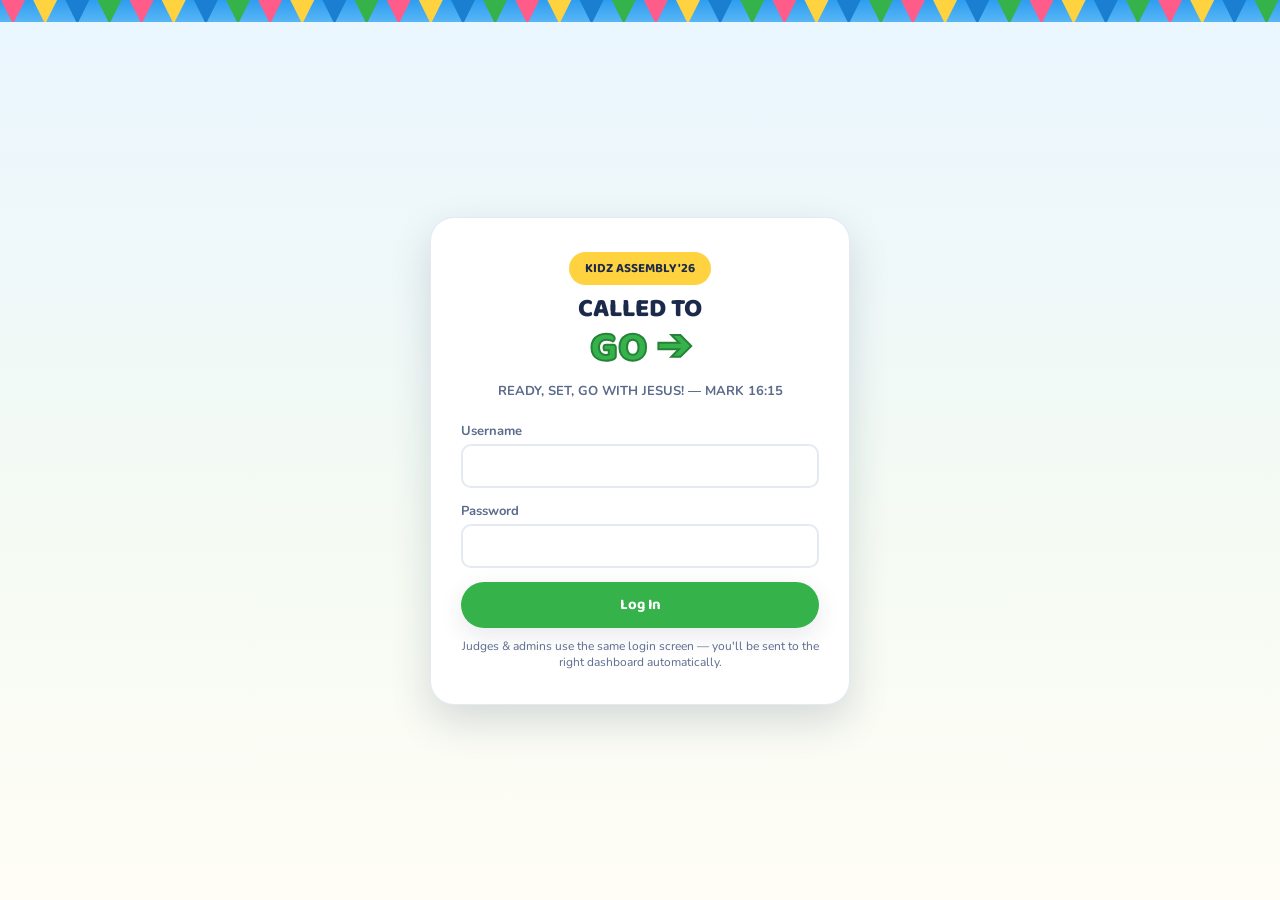
==== index.html @ 73f7fbe4 "scoresheet" ====
<!DOCTYPE html>
<html lang="en">
<head>
<meta charset="UTF-8">
<meta name="viewport" content="width=device-width, initial-scale=1.0">
<title>KIDZ Assembly '26 — Judge Login</title>
<link rel="stylesheet" href="css/style.css">
</head>
<body>
<div class="bunting" id="bunting"></div>

<div class="login-wrap">
  <div class="login-card">
    <div class="ribbon-badge gold">KIDZ ASSEMBLY '26</div>
    <h1 class="display">CALLED TO<br><span class="go">GO ➔</span></h1>
    <div class="verse">READY, SET, GO WITH JESUS! — MARK 16:15</div>

    <form id="loginForm">
      <div class="field" style="text-align:left">
        <label for="username">Username</label>
        <input id="username" autocomplete="username" required>
      </div>
      <div class="field" style="text-align:left">
        <label for="password">Password</label>
        <input id="password" type="password" autocomplete="current-password" required>
      </div>
      <div id="msg"></div>
      <button type="submit" class="btn-primary btn-block" id="loginBtn">Log In</button>
    </form>
    <div class="role-note">Judges &amp; admins use the same login screen — you'll be sent to the right dashboard automatically.</div>
  </div>
</div>

<script src="js/api.js"></script>
<script>
  // paint bunting flags
  const bunting = document.getElementById('bunting');
  for (let i = 0; i < 40; i++) bunting.appendChild(document.createElement('span'));

  // if already logged in, skip straight to dashboard
  if (Session.isLoggedIn()) {
    window.location.href = Session.role === 'admin' ? 'admin.html' : 'judge.html';
  }

  document.getElementById('loginForm').addEventListener('submit', async (e) => {
    e.preventDefault();
    const btn = document.getElementById('loginBtn');
    const msg = document.getElementById('msg');
    msg.innerHTML = '';
    btn.disabled = true;
    btn.innerHTML = '<span class="spinner"></span> Logging in…';
    try {
      const username = document.getElementById('username').value.trim();
      const password = document.getElementById('password').value;
      const data = await apiCall('login', { username, password });
      if (!data.ok) {
        msg.innerHTML = `<div class="error-msg">${escapeHtml(data.error || 'Login failed.')}</div>`;
      } else {
        Session.save(data);
        window.location.href = data.role === 'admin' ? 'admin.html' : 'judge.html';
      }
    } catch (err) {
      msg.innerHTML = `<div class="error-msg">${escapeHtml(err.message)}</div>`;
    } finally {
      btn.disabled = false;
      btn.textContent = 'Log In';
    }
  });
</script>
</body>
</html>
---- css/style.css ----
/* ===========================================================
   KIDZ ASSEMBLY '26 — Scoring System
   Design tokens: bright sky/grass/sun/berry palette, rounded
   playful display type (Baloo 2) over a friendly body face
   (Nunito). Signature element: pennant bunting + ribbon badges,
   echoing the assembly poster.
   =========================================================== */

@import url('https://fonts.googleapis.com/css2?family=Baloo+2:wght@500;700;800&family=Nunito:wght@400;600;700;800&display=swap');

:root {
  --sky: #2E9DF0;
  --sky-deep: #1B7FD1;
  --grass: #35B24A;
  --grass-deep: #268238;
  --sun: #FFD23F;
  --berry: #FF5C8A;
  --navy: #1B2A4A;
  --cream: #FFFDF6;
  --paper: #FFFFFF;
  --line: #E4E9F2;
  --ink-soft: #5B6B8C;
  --danger: #E0433B;
  --radius: 18px;
  --radius-sm: 10px;
  --shadow: 0 8px 24px rgba(27, 42, 74, 0.10);
  --shadow-lg: 0 16px 40px rgba(27, 42, 74, 0.16);
}

* { box-sizing: border-box; }

html, body {
  margin: 0;
  padding: 0;
  min-height: 100%;
  background: linear-gradient(180deg, #EAF6FF 0%, #F5FBF3 60%, #FFFDF6 100%);
  color: var(--navy);
  font-family: 'Nunito', sans-serif;
}

h1, h2, h3, h4, .display {
  font-family: 'Baloo 2', sans-serif;
  font-weight: 800;
  color: var(--navy);
  margin: 0 0 6px;
}

a { color: var(--sky-deep); }

button, .btn {
  font-family: 'Baloo 2', sans-serif;
  font-weight: 700;
  font-size: 15px;
  border: none;
  border-radius: 999px;
  padding: 11px 22px;
  cursor: pointer;
  transition: transform .12s ease, box-shadow .12s ease, filter .12s ease;
  box-shadow: var(--shadow);
}
button:active, .btn:active { transform: translateY(1px) scale(0.99); }
button:disabled { opacity: .5; cursor: not-allowed; box-shadow: none; }

.btn-primary { background: var(--grass); color: #fff; }
.btn-primary:hover:not(:disabled) { filter: brightness(1.06); }
.btn-secondary { background: var(--sky); color: #fff; }
.btn-secondary:hover:not(:disabled) { filter: brightness(1.06); }
.btn-outline { background: #fff; color: var(--navy); border: 2px solid var(--line); box-shadow: none; }
.btn-outline:hover:not(:disabled) { border-color: var(--sky); }
.btn-danger { background: var(--berry); color: #fff; }
.btn-lock { background: var(--navy); color: var(--sun); }
.btn-sm { padding: 7px 14px; font-size: 13px; }
.btn-block { width: 100%; }

input, select, textarea {
  font-family: 'Nunito', sans-serif;
  font-size: 15px;
  padding: 10px 14px;
  border: 2px solid var(--line);
  border-radius: var(--radius-sm);
  outline: none;
  width: 100%;
  background: #fff;
  color: var(--navy);
}
input:focus, select:focus, textarea:focus { border-color: var(--sky); }
label { font-weight: 700; font-size: 13px; color: var(--ink-soft); display: block; margin-bottom: 4px; }
.field { margin-bottom: 14px; }

/* ---------- Bunting header ---------- */
.bunting {
  height: 22px;
  display: flex;
  justify-content: space-between;
  overflow: hidden;
  background: linear-gradient(180deg, var(--sky) 0%, #58B6F5 100%);
}
.bunting span {
  width: 26px; height: 26px;
  clip-path: polygon(0 0, 100% 0, 50% 100%);
  margin-top: -2px;
}
.bunting span:nth-child(4n+1) { background: var(--berry); }
.bunting span:nth-child(4n+2) { background: var(--sun); }
.bunting span:nth-child(4n+3) { background: var(--sky-deep); }
.bunting span:nth-child(4n+4) { background: var(--grass); }

.topbar {
  background: var(--navy);
  color: #fff;
  padding: 14px 22px;
  display: flex;
  align-items: center;
  justify-content: space-between;
  flex-wrap: wrap;
  gap: 10px;
}
.topbar .brand { display: flex; align-items: center; gap: 10px; }
.topbar .brand .logo-badge {
  width: 36px; height: 36px; border-radius: 50%;
  background: var(--grass);
  display: flex; align-items: center; justify-content: center;
  font-size: 18px;
}
.topbar .brand-text { font-family: 'Baloo 2', sans-serif; }
.topbar .brand-text b { color: var(--sun); }
.topbar .who { font-size: 13px; opacity: .85; }
.topbar .actions { display: flex; gap: 8px; align-items: center; }

.page { max-width: 1080px; margin: 0 auto; padding: 26px 18px 60px; }

.card {
  background: var(--paper);
  border-radius: var(--radius);
  box-shadow: var(--shadow);
  padding: 22px;
  margin-bottom: 18px;
  border: 1px solid var(--line);
}

.ribbon-badge {
  display: inline-block;
  background: var(--navy);
  color: #fff;
  font-family: 'Baloo 2', sans-serif;
  font-weight: 700;
  font-size: 13px;
  padding: 6px 16px;
  border-radius: 999px;
  margin-bottom: 10px;
}
.ribbon-badge.green { background: var(--grass); }
.ribbon-badge.pink { background: var(--berry); }
.ribbon-badge.blue { background: var(--sky); }
.ribbon-badge.gold { background: var(--sun); color: var(--navy); }

/* ---------- Login screen ---------- */
.login-wrap {
  min-height: calc(100vh - 22px);
  display: flex;
  align-items: center;
  justify-content: center;
  padding: 30px 16px;
}
.login-card {
  width: 100%;
  max-width: 420px;
  background: #fff;
  border-radius: 24px;
  box-shadow: var(--shadow-lg);
  padding: 34px 30px;
  text-align: center;
  border: 1px solid var(--line);
}
.login-card .display { font-size: 26px; line-height: 1.15; }
.login-card .go {
  color: var(--grass);
  font-size: 42px;
  display: block;
  -webkit-text-stroke: 2px var(--grass-deep);
}
.login-card .verse { color: var(--ink-soft); font-size: 13px; font-weight: 700; margin: 8px 0 22px; }
.login-card .tabs { display: flex; gap: 8px; margin-bottom: 18px; justify-content: center; }
.role-note { font-size: 12px; color: var(--ink-soft); margin-top: 10px; }
.error-msg { background: #FFECEC; color: var(--danger); border-radius: var(--radius-sm); padding: 10px 12px; font-weight: 700; font-size: 13px; margin: 10px 0; }
.success-msg { background: #E9F9EC; color: var(--grass-deep); border-radius: var(--radius-sm); padding: 10px 12px; font-weight: 700; font-size: 13px; margin: 10px 0; }

/* ---------- Tabs ---------- */
.tabbar { display: flex; gap: 8px; flex-wrap: wrap; margin-bottom: 18px; }
.tabbar button {
  background: #fff; color: var(--navy); border: 2px solid var(--line);
  box-shadow: none; padding: 9px 18px; font-size: 14px;
}
.tabbar button.active { background: var(--sky); border-color: var(--sky); color: #fff; }

.cat-tabs { display: flex; gap: 8px; flex-wrap: wrap; margin-bottom: 18px; }
.cat-tabs button {
  background: #fff; border: 2px solid var(--line); color: var(--navy);
  box-shadow: none; padding: 10px 18px; font-size: 14px;
}
.cat-tabs button.active { background: var(--grass); border-color: var(--grass); color: #fff; }
.cat-tabs .lock-pill { font-size: 10px; background: var(--berry); color: #fff; border-radius: 999px; padding: 1px 7px; margin-left: 6px; }

/* ---------- Tables ---------- */
table { width: 100%; border-collapse: collapse; font-size: 14px; }
th, td { padding: 10px 12px; text-align: left; border-bottom: 1px solid var(--line); }
th { font-family: 'Baloo 2', sans-serif; color: var(--navy); background: #F3F7FF; font-size: 12.5px; text-transform: uppercase; letter-spacing: .03em; }
tr:hover td { background: #FAFCFF; }
.table-wrap { overflow-x: auto; }
.score-input { width: 80px; padding: 7px 8px; text-align: center; }

.contestant-name { font-weight: 800; }
.church-name { color: var(--ink-soft); font-size: 12.5px; }

.pill { display: inline-block; padding: 3px 12px; border-radius: 999px; font-size: 11.5px; font-weight: 800; }
.pill.locked { background: #1B2A4A; color: var(--sun); }
.pill.open { background: #E9F9EC; color: var(--grass-deep); }
.pill.released { background: var(--sun); color: var(--navy); }

.empty-state { text-align: center; padding: 40px 20px; color: var(--ink-soft); }
.empty-state .big-emoji { font-size: 40px; display: block; margin-bottom: 10px; }

.grid-2 { display: grid; grid-template-columns: 1fr 1fr; gap: 14px; }
.grid-3 { display: grid; grid-template-columns: repeat(3, 1fr); gap: 14px; }
@media (max-width: 720px) { .grid-2, .grid-3 { grid-template-columns: 1fr; } }

.toolbar { display: flex; justify-content: space-between; align-items: center; flex-wrap: wrap; gap: 10px; margin-bottom: 16px; }

.spinner { display: inline-block; width: 16px; height: 16px; border: 3px solid rgba(255,255,255,.4); border-top-color: #fff; border-radius: 50%; animation: spin 0.7s linear infinite; }
@keyframes spin { to { transform: rotate(360deg); } }

/* ---------- Results / podium ---------- */
#resultsCapture { background: linear-gradient(180deg, #EAF6FF 0%, #FFFDF6 100%); padding: 26px; border-radius: 20px; }
.result-header { text-align: center; margin-bottom: 22px; }
.result-header .cat-name { font-size: 24px; }
.rank-row {
  display: flex; align-items: center; gap: 14px;
  background: #fff; border-radius: 16px; padding: 14px 18px; margin-bottom: 10px;
  border: 2px solid var(--line);
}
.rank-row.gold { border-color: var(--sun); background: #FFFBEA; }
.rank-row.silver { border-color: #C9D3E0; background: #F7F9FC; }
.rank-row.bronze { border-color: #E7B98A; background: #FFF5EC; }
.rank-medal { font-size: 26px; width: 42px; text-align: center; }
.rank-info { flex: 1; }
.rank-title { font-family: 'Baloo 2', sans-serif; font-weight: 800; font-size: 13px; color: var(--berry); }
.rank-name { font-size: 17px; font-weight: 800; }
.rank-church { font-size: 12.5px; color: var(--ink-soft); }
.rank-score { font-family: 'Baloo 2', sans-serif; font-size: 20px; font-weight: 800; color: var(--navy); }

.footer-note { text-align: center; color: var(--ink-soft); font-size: 12px; margin-top: 26px; }

.hidden { display: none !important; }

.judge-anon-row td { font-weight: 700; }
.judge-summary-total { font-weight: 800; color: var(--sky-deep); }
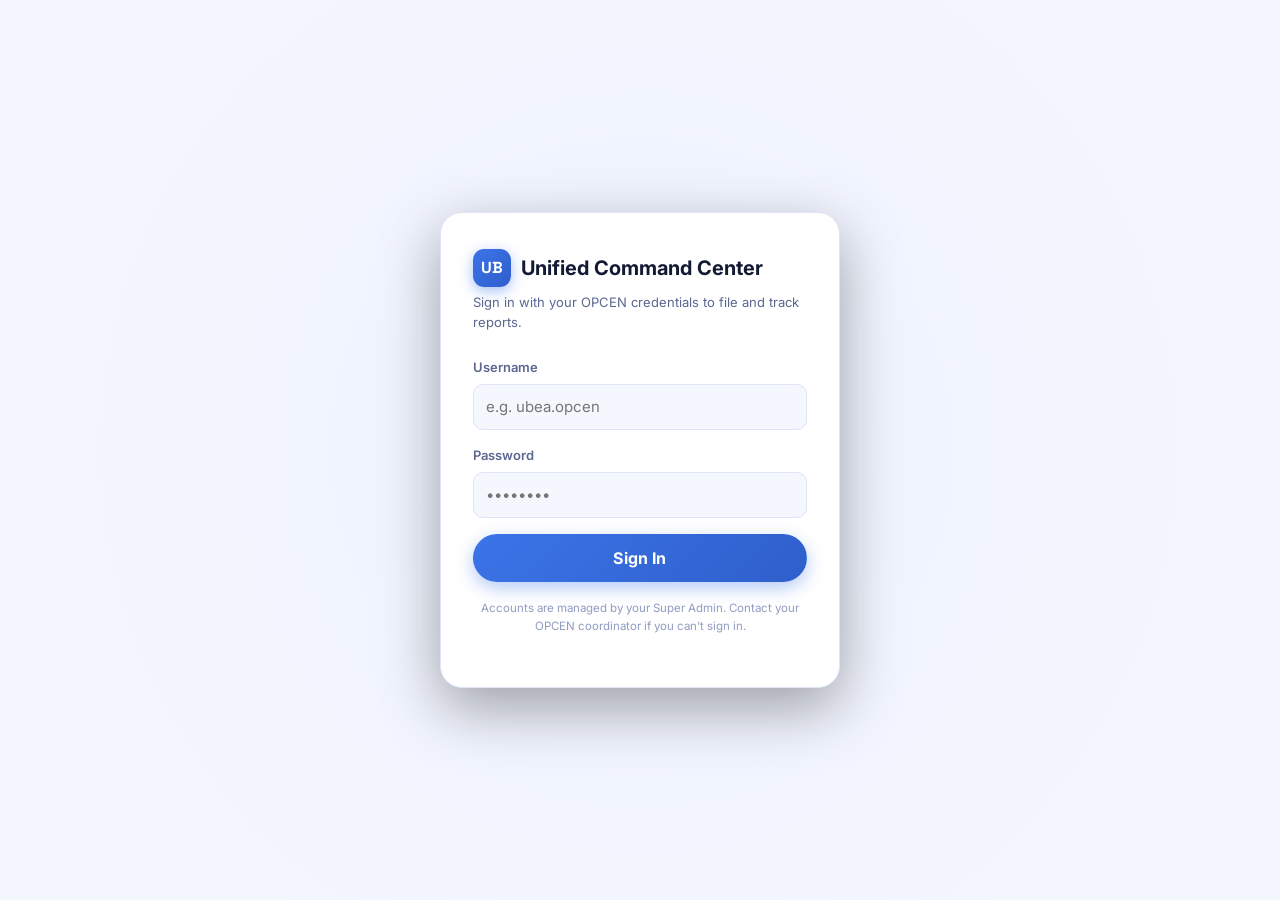
==== commit 3c1fae22: "reuploading older version" ====
--- a/index.html
+++ b/index.html
@@ -1,71 +1,48 @@
 <!DOCTYPE html>
 <html lang="en">
 <head>
-<meta charset="UTF-8">
-<meta name="viewport" content="width=device-width, initial-scale=1.0">
-<title>KIDZ Assembly '26 — Judge Login</title>
-<link rel="stylesheet" href="css/style.css">
+<meta charset="UTF-8" />
+<meta name="viewport" content="width=device-width, initial-scale=1.0" />
+<title>Sign In — Unified Command Center</title>
+<link href="https://cdn.jsdelivr.net/npm/bootstrap@5.3.3/dist/css/bootstrap.min.css" rel="stylesheet">
+<link rel="stylesheet" href="css/style.css" />
 </head>
 <body>
-<div class="bunting" id="bunting"></div>
+  <div class="radar-bg" aria-hidden="true"></div>
+  <div class="login-wrap">
+    <div class="login-card">
+      <div class="login-brand">
+        <div class="brand-mark">UB</div>
+        <div>
+          <p class="login-title" style="margin:0;">Unified Command Center</p>
+        </div>
+      </div>
+      <p class="login-sub">Sign in with your OPCEN credentials to file and track reports.</p>
 
-<div class="login-wrap">
-  <div class="login-card">
-    <div class="ribbon-badge gold">KIDZ ASSEMBLY '26</div>
-    <h1 class="display">CALLED TO<br><span class="go">GO ➔</span></h1>
-    <div class="verse">READY, SET, GO WITH JESUS! — MARK 16:15</div>
+      <div class="login-error hidden" id="loginError"></div>
 
-    <form id="loginForm">
-      <div class="field" style="text-align:left">
-        <label for="username">Username</label>
-        <input id="username" autocomplete="username" required>
-      </div>
-      <div class="field" style="text-align:left">
-        <label for="password">Password</label>
-        <input id="password" type="password" autocomplete="current-password" required>
-      </div>
-      <div id="msg"></div>
-      <button type="submit" class="btn-primary btn-block" id="loginBtn">Log In</button>
-    </form>
-    <div class="role-note">Judges &amp; admins use the same login screen — you'll be sent to the right dashboard automatically.</div>
+      <form id="loginForm" autocomplete="off">
+        <div class="field">
+          <label for="username">Username</label>
+          <input type="text" id="username" name="username" required placeholder="e.g. ubea.opcen" />
+        </div>
+        <div class="field">
+          <label for="password">Password</label>
+          <input type="password" id="password" name="password" required placeholder="••••••••" />
+        </div>
+        <button type="submit" class="btn btn-primary">Sign In</button>
+      </form>
+
+      <p class="text-faint" style="font-size:11.5px;margin-top:18px;text-align:center;">
+        Accounts are managed by your Super Admin. Contact your OPCEN coordinator if you can't sign in.
+      </p>
+    </div>
   </div>
-</div>
 
-<script src="js/api.js"></script>
-<script>
-  // paint bunting flags
-  const bunting = document.getElementById('bunting');
-  for (let i = 0; i < 40; i++) bunting.appendChild(document.createElement('span'));
-
-  // if already logged in, skip straight to dashboard
-  if (Session.isLoggedIn()) {
-    window.location.href = Session.role === 'admin' ? 'admin.html' : 'judge.html';
-  }
-
-  document.getElementById('loginForm').addEventListener('submit', async (e) => {
-    e.preventDefault();
-    const btn = document.getElementById('loginBtn');
-    const msg = document.getElementById('msg');
-    msg.innerHTML = '';
-    btn.disabled = true;
-    btn.innerHTML = '<span class="spinner"></span> Logging in…';
-    try {
-      const username = document.getElementById('username').value.trim();
-      const password = document.getElementById('password').value;
-      const data = await apiCall('login', { username, password });
-      if (!data.ok) {
-        msg.innerHTML = `<div class="error-msg">${escapeHtml(data.error || 'Login failed.')}</div>`;
-      } else {
-        Session.save(data);
-        window.location.href = data.role === 'admin' ? 'admin.html' : 'judge.html';
-      }
-    } catch (err) {
-      msg.innerHTML = `<div class="error-msg">${escapeHtml(err.message)}</div>`;
-    } finally {
-      btn.disabled = false;
-      btn.textContent = 'Log In';
-    }
-  });
-</script>
+  <script src="https://cdn.jsdelivr.net/npm/bootstrap@5.3.3/dist/js/bootstrap.bundle.min.js"></script>
+  <script src="js/config.js"></script>
+  <script src="js/api.js"></script>
+  <script src="js/auth.js"></script>
+  <script src="js/theme.js"></script>
 </body>
 </html>
--- a/css/style.css
+++ b/css/style.css
@@ -1,256 +1,628 @@
-/* ===========================================================
-   KIDZ ASSEMBLY '26 — Scoring System
-   Design tokens: bright sky/grass/sun/berry palette, rounded
-   playful display type (Baloo 2) over a friendly body face
-   (Nunito). Signature element: pennant bunting + ribbon badges,
-   echoing the assembly poster.
-   =========================================================== */
-
-@import url('https://fonts.googleapis.com/css2?family=Baloo+2:wght@500;700;800&family=Nunito:wght@400;600;700;800&display=swap');
-
-:root {
-  --sky: #2E9DF0;
-  --sky-deep: #1B7FD1;
-  --grass: #35B24A;
-  --grass-deep: #268238;
-  --sun: #FFD23F;
-  --berry: #FF5C8A;
-  --navy: #1B2A4A;
-  --cream: #FFFDF6;
-  --paper: #FFFFFF;
-  --line: #E4E9F2;
-  --ink-soft: #5B6B8C;
-  --danger: #E0433B;
-  --radius: 18px;
-  --radius-sm: 10px;
-  --shadow: 0 8px 24px rgba(27, 42, 74, 0.10);
-  --shadow-lg: 0 16px 40px rgba(27, 42, 74, 0.16);
-}
-
-* { box-sizing: border-box; }
-
-html, body {
-  margin: 0;
-  padding: 0;
-  min-height: 100%;
-  background: linear-gradient(180deg, #EAF6FF 0%, #F5FBF3 60%, #FFFDF6 100%);
-  color: var(--navy);
-  font-family: 'Nunito', sans-serif;
-}
-
-h1, h2, h3, h4, .display {
-  font-family: 'Baloo 2', sans-serif;
-  font-weight: 800;
-  color: var(--navy);
-  margin: 0 0 6px;
-}
-
-a { color: var(--sky-deep); }
-
-button, .btn {
-  font-family: 'Baloo 2', sans-serif;
-  font-weight: 700;
-  font-size: 15px;
-  border: none;
-  border-radius: 999px;
-  padding: 11px 22px;
-  cursor: pointer;
-  transition: transform .12s ease, box-shadow .12s ease, filter .12s ease;
-  box-shadow: var(--shadow);
-}
-button:active, .btn:active { transform: translateY(1px) scale(0.99); }
-button:disabled { opacity: .5; cursor: not-allowed; box-shadow: none; }
-
-.btn-primary { background: var(--grass); color: #fff; }
-.btn-primary:hover:not(:disabled) { filter: brightness(1.06); }
-.btn-secondary { background: var(--sky); color: #fff; }
-.btn-secondary:hover:not(:disabled) { filter: brightness(1.06); }
-.btn-outline { background: #fff; color: var(--navy); border: 2px solid var(--line); box-shadow: none; }
-.btn-outline:hover:not(:disabled) { border-color: var(--sky); }
-.btn-danger { background: var(--berry); color: #fff; }
-.btn-lock { background: var(--navy); color: var(--sun); }
-.btn-sm { padding: 7px 14px; font-size: 13px; }
-.btn-block { width: 100%; }
-
-input, select, textarea {
-  font-family: 'Nunito', sans-serif;
-  font-size: 15px;
-  padding: 10px 14px;
-  border: 2px solid var(--line);
-  border-radius: var(--radius-sm);
-  outline: none;
-  width: 100%;
-  background: #fff;
-  color: var(--navy);
-}
-input:focus, select:focus, textarea:focus { border-color: var(--sky); }
-label { font-weight: 700; font-size: 13px; color: var(--ink-soft); display: block; margin-bottom: 4px; }
-.field { margin-bottom: 14px; }
-
-/* ---------- Bunting header ---------- */
-.bunting {
-  height: 22px;
-  display: flex;
-  justify-content: space-between;
-  overflow: hidden;
-  background: linear-gradient(180deg, var(--sky) 0%, #58B6F5 100%);
-}
-.bunting span {
-  width: 26px; height: 26px;
-  clip-path: polygon(0 0, 100% 0, 50% 100%);
-  margin-top: -2px;
-}
-.bunting span:nth-child(4n+1) { background: var(--berry); }
-.bunting span:nth-child(4n+2) { background: var(--sun); }
-.bunting span:nth-child(4n+3) { background: var(--sky-deep); }
-.bunting span:nth-child(4n+4) { background: var(--grass); }
-
-.topbar {
-  background: var(--navy);
-  color: #fff;
-  padding: 14px 22px;
-  display: flex;
-  align-items: center;
-  justify-content: space-between;
-  flex-wrap: wrap;
-  gap: 10px;
-}
-.topbar .brand { display: flex; align-items: center; gap: 10px; }
-.topbar .brand .logo-badge {
-  width: 36px; height: 36px; border-radius: 50%;
-  background: var(--grass);
-  display: flex; align-items: center; justify-content: center;
-  font-size: 18px;
-}
-.topbar .brand-text { font-family: 'Baloo 2', sans-serif; }
-.topbar .brand-text b { color: var(--sun); }
-.topbar .who { font-size: 13px; opacity: .85; }
-.topbar .actions { display: flex; gap: 8px; align-items: center; }
-
-.page { max-width: 1080px; margin: 0 auto; padding: 26px 18px 60px; }
-
-.card {
-  background: var(--paper);
-  border-radius: var(--radius);
-  box-shadow: var(--shadow);
-  padding: 22px;
-  margin-bottom: 18px;
-  border: 1px solid var(--line);
-}
-
-.ribbon-badge {
-  display: inline-block;
-  background: var(--navy);
-  color: #fff;
-  font-family: 'Baloo 2', sans-serif;
-  font-weight: 700;
-  font-size: 13px;
-  padding: 6px 16px;
-  border-radius: 999px;
-  margin-bottom: 10px;
-}
-.ribbon-badge.green { background: var(--grass); }
-.ribbon-badge.pink { background: var(--berry); }
-.ribbon-badge.blue { background: var(--sky); }
-.ribbon-badge.gold { background: var(--sun); color: var(--navy); }
-
-/* ---------- Login screen ---------- */
-.login-wrap {
-  min-height: calc(100vh - 22px);
-  display: flex;
-  align-items: center;
-  justify-content: center;
-  padding: 30px 16px;
-}
-.login-card {
-  width: 100%;
-  max-width: 420px;
-  background: #fff;
-  border-radius: 24px;
-  box-shadow: var(--shadow-lg);
-  padding: 34px 30px;
-  text-align: center;
-  border: 1px solid var(--line);
-}
-.login-card .display { font-size: 26px; line-height: 1.15; }
-.login-card .go {
-  color: var(--grass);
-  font-size: 42px;
-  display: block;
-  -webkit-text-stroke: 2px var(--grass-deep);
-}
-.login-card .verse { color: var(--ink-soft); font-size: 13px; font-weight: 700; margin: 8px 0 22px; }
-.login-card .tabs { display: flex; gap: 8px; margin-bottom: 18px; justify-content: center; }
-.role-note { font-size: 12px; color: var(--ink-soft); margin-top: 10px; }
-.error-msg { background: #FFECEC; color: var(--danger); border-radius: var(--radius-sm); padding: 10px 12px; font-weight: 700; font-size: 13px; margin: 10px 0; }
-.success-msg { background: #E9F9EC; color: var(--grass-deep); border-radius: var(--radius-sm); padding: 10px 12px; font-weight: 700; font-size: 13px; margin: 10px 0; }
-
-/* ---------- Tabs ---------- */
-.tabbar { display: flex; gap: 8px; flex-wrap: wrap; margin-bottom: 18px; }
-.tabbar button {
-  background: #fff; color: var(--navy); border: 2px solid var(--line);
-  box-shadow: none; padding: 9px 18px; font-size: 14px;
-}
-.tabbar button.active { background: var(--sky); border-color: var(--sky); color: #fff; }
-
-.cat-tabs { display: flex; gap: 8px; flex-wrap: wrap; margin-bottom: 18px; }
-.cat-tabs button {
-  background: #fff; border: 2px solid var(--line); color: var(--navy);
-  box-shadow: none; padding: 10px 18px; font-size: 14px;
-}
-.cat-tabs button.active { background: var(--grass); border-color: var(--grass); color: #fff; }
-.cat-tabs .lock-pill { font-size: 10px; background: var(--berry); color: #fff; border-radius: 999px; padding: 1px 7px; margin-left: 6px; }
-
-/* ---------- Tables ---------- */
-table { width: 100%; border-collapse: collapse; font-size: 14px; }
-th, td { padding: 10px 12px; text-align: left; border-bottom: 1px solid var(--line); }
-th { font-family: 'Baloo 2', sans-serif; color: var(--navy); background: #F3F7FF; font-size: 12.5px; text-transform: uppercase; letter-spacing: .03em; }
-tr:hover td { background: #FAFCFF; }
-.table-wrap { overflow-x: auto; }
-.score-input { width: 80px; padding: 7px 8px; text-align: center; }
-
-.contestant-name { font-weight: 800; }
-.church-name { color: var(--ink-soft); font-size: 12.5px; }
-
-.pill { display: inline-block; padding: 3px 12px; border-radius: 999px; font-size: 11.5px; font-weight: 800; }
-.pill.locked { background: #1B2A4A; color: var(--sun); }
-.pill.open { background: #E9F9EC; color: var(--grass-deep); }
-.pill.released { background: var(--sun); color: var(--navy); }
-
-.empty-state { text-align: center; padding: 40px 20px; color: var(--ink-soft); }
-.empty-state .big-emoji { font-size: 40px; display: block; margin-bottom: 10px; }
-
-.grid-2 { display: grid; grid-template-columns: 1fr 1fr; gap: 14px; }
-.grid-3 { display: grid; grid-template-columns: repeat(3, 1fr); gap: 14px; }
-@media (max-width: 720px) { .grid-2, .grid-3 { grid-template-columns: 1fr; } }
-
-.toolbar { display: flex; justify-content: space-between; align-items: center; flex-wrap: wrap; gap: 10px; margin-bottom: 16px; }
-
-.spinner { display: inline-block; width: 16px; height: 16px; border: 3px solid rgba(255,255,255,.4); border-top-color: #fff; border-radius: 50%; animation: spin 0.7s linear infinite; }
-@keyframes spin { to { transform: rotate(360deg); } }
-
-/* ---------- Results / podium ---------- */
-#resultsCapture { background: linear-gradient(180deg, #EAF6FF 0%, #FFFDF6 100%); padding: 26px; border-radius: 20px; }
-.result-header { text-align: center; margin-bottom: 22px; }
-.result-header .cat-name { font-size: 24px; }
-.rank-row {
-  display: flex; align-items: center; gap: 14px;
-  background: #fff; border-radius: 16px; padding: 14px 18px; margin-bottom: 10px;
-  border: 2px solid var(--line);
-}
-.rank-row.gold { border-color: var(--sun); background: #FFFBEA; }
-.rank-row.silver { border-color: #C9D3E0; background: #F7F9FC; }
-.rank-row.bronze { border-color: #E7B98A; background: #FFF5EC; }
-.rank-medal { font-size: 26px; width: 42px; text-align: center; }
-.rank-info { flex: 1; }
-.rank-title { font-family: 'Baloo 2', sans-serif; font-weight: 800; font-size: 13px; color: var(--berry); }
-.rank-name { font-size: 17px; font-weight: 800; }
-.rank-church { font-size: 12.5px; color: var(--ink-soft); }
-.rank-score { font-family: 'Baloo 2', sans-serif; font-size: 20px; font-weight: 800; color: var(--navy); }
-
-.footer-note { text-align: center; color: var(--ink-soft); font-size: 12px; margin-top: 26px; }
-
-.hidden { display: none !important; }
-
-.judge-anon-row td { font-weight: 700; }
-.judge-summary-total { font-weight: 800; color: var(--sky-deep); }
+/* ============================================================
+   UBCC — Unified Command Center
+   Design language: operations-console / dispatch-board.
+   Display+UI face: Space Grotesk. Body: Inter. Data/codes: JetBrains Mono.
+   ============================================================ */
+
+@import url('https://fonts.googleapis.com/css2?family=Space+Grotesk:wght@500;600;700&family=Inter:wght@400;500;600;700&family=JetBrains+Mono:wght@500;600&display=swap');
+
+:root{
+  --bg-deep:#12182B;
+  --bg-panel:#18213A;
+  --bg-panel-raised:#1F2A47;
+  --bg-input:#141C33;
+  --border:#2A3556;
+  --border-soft:#212B49;
+  --text-primary:#EEF2FC;
+  --text-muted:#9FADD1;
+  --text-faint:#6B78A0;
+  --accent:#4C8DFF;
+  --accent-strong:#3B74E8;
+  --accent-dim:#1B2C52;
+  --accent-contrast:#FFFFFF;
+  --accent2:#FF8B6A;
+  --accent2-dim:#3A2418;
+  --red:#FF5C72; --red-dim:#3D1A26;
+  --yellow:#FFCB57; --yellow-dim:#3D3011;
+  --blue:#6FB3FF; --blue-dim:#182D4E;
+  --green:#3FE0A0; --green-dim:#0F2E24;
+  --orange:#FFA057; --orange-dim:#3D2712;
+  --radius-sm:10px; --radius-md:16px; --radius-lg:22px; --radius-xl:28px;
+  --shadow:0 10px 30px rgba(6,10,25,.4);
+  --spring:cubic-bezier(.34,1.56,.64,1);
+  --font-display:'Space Grotesk',sans-serif;
+  --font-body:'Inter',sans-serif;
+  --font-mono:'JetBrains Mono',monospace;
+}
+
+/* Bridge our own theme variables into Bootstrap's own CSS variables.
+   Bootstrap 5.3's utility classes (.text-muted, .border, table colors,
+   modal/close-button chrome, etc.) read from --bs-* variables and several
+   of them (like .text-muted) are declared with !important, which silently
+   wins over our own non-!important rules further down this file — that
+   was the cause of dark, barely-visible "black" text in dark mode. Setting
+   the --bs-* variables directly means every Bootstrap component picks up
+   our palette automatically, in both themes, with nothing left to fight. */
+:root{
+  --bs-body-color:var(--text-primary);
+  --bs-body-bg:var(--bg-deep);
+  --bs-secondary-color:var(--text-muted);
+  --bs-tertiary-color:var(--text-faint);
+  --bs-border-color:var(--border);
+  --bs-border-color-translucent:var(--border);
+  --bs-tertiary-bg:var(--bg-panel-raised);
+  --bs-secondary-bg:var(--bg-input);
+  --bs-emphasis-color:var(--text-primary);
+  --bs-link-color:var(--accent);
+  --bs-link-hover-color:var(--accent-strong);
+  --bs-heading-color:var(--text-primary);
+}
+.text-muted{color:var(--text-muted) !important;}
+
+[data-theme="light"]{
+  --bg-deep:#F4F6FE;
+  --bg-panel:#FFFFFF;
+  --bg-panel-raised:#FFFFFF;
+  --bg-input:#F5F7FE;
+  --border:#DFE4F7;
+  --border-soft:#ECEFFB;
+  --text-primary:#131A33;
+  --text-muted:#5C6690;
+  --text-faint:#909BC2;
+  --accent:#3B74E8;
+  --accent-strong:#2F5FCB;
+  --accent-dim:#E9F0FF;
+  --accent-contrast:#FFFFFF;
+  --accent2:#FF7A52;
+  --accent2-dim:#FFEEE6;
+  --red:#E63955; --red-dim:#FDEAEE;
+  --yellow:#D98E00; --yellow-dim:#FFF3DA;
+  --blue:#2E6EE0; --blue-dim:#E9F1FF;
+  --green:#12A876; --green-dim:#E3FAF1;
+  --orange:#E07A2C; --orange-dim:#FFF0E2;
+  --shadow:0 12px 30px rgba(30,40,80,.1);
+}
+
+*{box-sizing:border-box;}
+html,body{margin:0;padding:0;}
+body{
+  background:
+    radial-gradient(1200px 600px at 90% -10%, color-mix(in srgb, var(--accent) 10%, transparent), transparent 60%),
+    radial-gradient(900px 500px at -10% 110%, color-mix(in srgb, var(--accent2) 8%, transparent), transparent 60%),
+    var(--bg-deep);
+  background-attachment:fixed;
+  color:var(--text-primary);
+  font-family:var(--font-body);
+  min-height:100vh;
+  transition:background .25s ease,color .25s ease;
+  -webkit-font-smoothing:antialiased;
+}
+h1,h2,h3,h4,.font-display{font-family:var(--font-display);letter-spacing:-.01em;}
+.mono{font-family:var(--font-mono);}
+a{color:inherit;text-decoration:none;}
+button{font-family:var(--font-body);cursor:pointer;}
+input,select,textarea,button{font-size:15px;}
+::selection{background:var(--accent);color:var(--accent-contrast);}
+.card,.sidebar,.topbar,.bottom-tabs,.login-card,.icon-btn,.field input,.field select,.field textarea,
+.form-control,.form-select,.township-card,.icon-choice{
+  transition:background .2s ease, border-color .2s ease, color .2s ease, box-shadow .25s var(--spring), transform .2s var(--spring);
+}
+
+/* ---------- Bootstrap component theming ----------
+   Bootstrap handles the grid/layout; these overrides make its form
+   controls, buttons, tables, and modals pick up our dark/light palette
+   instead of Bootstrap's own default (light-only) styling. */
+.form-control,.form-select{
+  background:var(--bg-input);border:1px solid var(--border);color:var(--text-primary);
+  border-radius:var(--radius-sm);
+}
+.form-control:focus,.form-select:focus{
+  background:var(--bg-input);color:var(--text-primary);border-color:var(--accent);
+  box-shadow:0 0 0 .2rem color-mix(in srgb, var(--accent) 25%, transparent);
+}
+.form-control::placeholder{color:var(--text-faint);}
+.form-control:disabled,.form-select:disabled{opacity:.6;}
+.readonly-field{
+  background:var(--bg-panel-raised) !important;border-style:dashed !important;
+  color:var(--text-muted) !important;cursor:not-allowed;opacity:1 !important;
+}
+.form-label{color:var(--text-muted);}
+.table-responsive{width:100%;}
+.btn-primary{background:var(--accent);border-color:var(--accent);color:var(--accent-contrast);}
+.btn-primary:hover,.btn-primary:focus{background:var(--accent-strong);border-color:var(--accent-strong);color:var(--accent-contrast);}
+.btn-outline-secondary{border-color:var(--border);color:var(--text-primary);}
+.btn-outline-secondary:hover{border-color:var(--accent);color:var(--accent);background:var(--accent-dim);}
+
+/* ---------- scaffolding ---------- */
+.hidden{display:none !important;}
+.container{max-width:1180px;margin:0 auto;padding:0 20px;}
+.text-muted{color:var(--text-muted);}
+.text-faint{color:var(--text-faint);}
+
+/* radar-ping background texture used on the login screen */
+.radar-bg{
+  position:fixed;inset:0;z-index:-1;overflow:hidden;background:var(--bg-deep);
+}
+.radar-bg::before{
+  content:"";position:absolute;top:50%;left:50%;width:1400px;height:1400px;
+  transform:translate(-50%,-50%);
+  background:radial-gradient(circle,var(--accent-dim) 0%,transparent 60%);
+  opacity:.6;
+}
+.radar-ring{
+  position:absolute;top:50%;left:50%;border:1px solid var(--border);
+  border-radius:50%;transform:translate(-50%,-50%);
+}
+
+/* ---------- login ---------- */
+.login-wrap{
+  min-height:100vh;display:flex;align-items:center;justify-content:center;padding:24px;
+  animation:fadeUp .4s ease;
+}
+.login-card{
+  width:100%;max-width:400px;background:var(--bg-panel);border:1px solid var(--border);
+  border-radius:var(--radius-lg);padding:36px 32px;box-shadow:0 20px 60px rgba(0,0,0,.35);
+}
+.login-brand{display:flex;align-items:center;gap:10px;margin-bottom:6px;}
+.brand-mark{
+  width:38px;height:38px;border-radius:11px;background:linear-gradient(135deg,var(--accent),var(--accent-strong));
+  display:flex;align-items:center;justify-content:center;color:var(--accent-contrast);
+  font-family:var(--font-display);font-weight:700;flex:none;
+  box-shadow:0 4px 14px color-mix(in srgb, var(--accent) 45%, transparent);
+}
+.login-title{font-size:20px;font-weight:700;margin:0;}
+.login-sub{color:var(--text-muted);font-size:13px;margin:2px 0 26px;}
+.field{margin-bottom:16px;}
+.field label{display:block;font-size:13px;font-weight:600;color:var(--text-muted);margin-bottom:6px;}
+.field input,.field select,.field textarea{
+  width:100%;background:var(--bg-input);border:1px solid var(--border);color:var(--text-primary);
+  border-radius:var(--radius-sm);padding:11px 12px;outline:none;transition:border-color .15s;
+}
+.field input:focus,.field select:focus,.field textarea:focus{border-color:var(--accent);}
+.field textarea{resize:vertical;min-height:80px;font-family:var(--font-body);}
+.btn{
+  border:1px solid transparent;border-radius:999px;padding:11px 20px;font-weight:700;
+  display:inline-flex;align-items:center;justify-content:center;gap:8px;letter-spacing:.01em;
+  transition:transform .18s var(--spring), box-shadow .2s ease, filter .15s ease, border-color .15s ease, background .15s ease, color .15s ease;
+}
+.btn-primary{
+  background:linear-gradient(135deg,var(--accent),var(--accent-strong));
+  color:var(--accent-contrast);width:100%;box-shadow:0 6px 18px color-mix(in srgb, var(--accent) 38%, transparent);
+}
+.btn-primary:hover{filter:brightness(1.07);transform:translateY(-2px) scale(1.01);box-shadow:0 10px 22px color-mix(in srgb, var(--accent) 48%, transparent);}
+.btn-primary:active{transform:translateY(0) scale(.98);}
+.btn-ghost{background:transparent;border-color:var(--border);color:var(--text-primary);}
+.btn-ghost:hover{border-color:var(--accent);color:var(--accent);background:var(--accent-dim);transform:translateY(-2px);}
+.btn-ghost:active{transform:translateY(0) scale(.97);}
+.btn-danger{background:var(--red-dim);color:var(--red);border-color:transparent;}
+.login-error{
+  background:var(--red-dim);color:var(--red);font-size:13px;padding:10px 12px;border-radius:var(--radius-sm);
+  margin-bottom:16px;
+}
+
+/* ---------- app shell ---------- */
+.app-shell{display:flex;min-height:100vh;}
+.sidebar{
+  width:246px;flex:none;background:var(--bg-panel);border-right:1px solid var(--border);
+  display:flex;flex-direction:column;padding:20px 14px;position:sticky;top:0;height:100vh;
+  position:relative;overflow:hidden;
+}
+/* faint circuit-board grid texture + a slow vertical "scan" glow — the
+   ops-console / technology feel, kept subtle so it never fights legibility */
+.sidebar::before{
+  content:"";position:absolute;inset:0;pointer-events:none;z-index:0;
+  background-image:
+    linear-gradient(color-mix(in srgb, var(--accent) 6%, transparent) 1px, transparent 1px),
+    linear-gradient(90deg, color-mix(in srgb, var(--accent) 6%, transparent) 1px, transparent 1px);
+  background-size:26px 26px;
+  -webkit-mask-image:linear-gradient(180deg, black, transparent 85%);
+  mask-image:linear-gradient(180deg, black, transparent 85%);
+}
+.sidebar::after{
+  content:"";position:absolute;left:0;right:0;height:120px;pointer-events:none;z-index:0;
+  background:linear-gradient(180deg, transparent, color-mix(in srgb, var(--accent) 10%, transparent), transparent);
+  animation:sidebarScan 7s linear infinite;
+}
+@keyframes sidebarScan{0%{top:-120px;}100%{top:100%;}}
+.sidebar > *{position:relative;z-index:1;}
+.sidebar .login-brand{padding:0 6px;margin-bottom:26px;}
+
+.nav-item{
+  display:flex;align-items:center;gap:11px;padding:10px 12px;border-radius:var(--radius-sm);
+  color:var(--text-muted);font-weight:600;font-size:14px;margin-bottom:4px;
+  position:relative;border:1px solid transparent;
+  transition:background .18s ease, color .18s ease, transform .15s var(--spring), border-color .18s ease, box-shadow .2s ease;
+}
+/* left accent bar + icon "chip" replaces any underline styling entirely —
+   hovering/active lights the whole row up instead */
+.nav-item::before{
+  content:"";position:absolute;left:-14px;top:50%;transform:translateY(-50%);width:3px;height:0;
+  border-radius:0 3px 3px 0;background:var(--accent);transition:height .18s ease;
+}
+.nav-item .ic{
+  width:26px;height:26px;flex:none;display:flex;align-items:center;justify-content:center;
+  border-radius:8px;background:var(--bg-input);font-size:14px;
+  transition:background .18s ease, box-shadow .2s ease, transform .18s var(--spring);
+}
+.nav-item.active{
+  background:var(--accent-dim);color:var(--accent);border-color:color-mix(in srgb, var(--accent) 30%, transparent);
+}
+.nav-item.active::before{height:60%;}
+.nav-item.active .ic{background:var(--accent);color:var(--accent-contrast);box-shadow:0 0 14px color-mix(in srgb, var(--accent) 55%, transparent);}
+.nav-item:hover:not(.active){
+  background:var(--border-soft);color:var(--text-primary);transform:translateX(3px);
+  box-shadow:0 0 0 1px var(--border);
+}
+.nav-item:hover:not(.active) .ic{background:var(--bg-panel-raised);transform:scale(1.08);}
+
+.sidebar-foot{margin-top:auto;border-top:1px solid var(--border);padding-top:14px;}
+.user-chip{display:flex;align-items:center;gap:10px;padding:6px;}
+.user-avatar{
+  width:34px;height:34px;border-radius:50%;
+  background:linear-gradient(135deg,var(--accent),var(--accent-strong));color:var(--accent-contrast);
+  display:flex;align-items:center;justify-content:center;font-weight:700;font-size:13px;flex:none;
+  box-shadow:0 0 0 3px color-mix(in srgb, var(--accent) 18%, transparent);
+}
+.user-name{font-size:13px;font-weight:600;line-height:1.2;}
+.user-role{font-size:11px;color:var(--text-faint);}
+.sidebar-status{
+  display:flex;align-items:center;gap:7px;margin-top:12px;padding:8px 10px;
+  border:1px solid var(--border);border-radius:var(--radius-sm);background:var(--bg-input);
+  font-family:var(--font-mono);font-size:10.5px;color:var(--text-faint);letter-spacing:.04em;
+}
+.sidebar-status .status-dot{
+  width:7px;height:7px;border-radius:50%;background:var(--green);flex:none;
+  box-shadow:0 0 8px color-mix(in srgb, var(--green) 70%, transparent);
+  animation:statusPulse 2s ease-in-out infinite;
+}
+@keyframes statusPulse{0%,100%{opacity:1;}50%{opacity:.4;}}
+
+.main{flex:1;min-width:0;}
+.topbar{
+  display:flex;align-items:center;justify-content:space-between;padding:16px 24px;
+  border-bottom:1px solid var(--border);background:color-mix(in srgb, var(--bg-panel) 92%, transparent);
+  backdrop-filter:blur(10px);-webkit-backdrop-filter:blur(10px);position:sticky;top:0;z-index:10;
+}
+.topbar h1{font-size:18px;margin:0;font-weight:700;}
+.topbar-right{display:flex;align-items:center;gap:10px;}
+.icon-btn{
+  width:38px;height:38px;border-radius:var(--radius-sm);border:1px solid var(--border);
+  background:var(--bg-input);display:flex;align-items:center;justify-content:center;color:var(--text-muted);
+  transition:color .15s ease, border-color .15s ease, transform .15s ease, box-shadow .2s ease;
+}
+.icon-btn:hover{color:var(--accent);border-color:var(--accent);transform:translateY(-1px) rotate(8deg);
+  box-shadow:0 0 12px color-mix(in srgb, var(--accent) 35%, transparent);}
+/* Fills the available width instead of hugging the left edge with a hard
+   1100px cap and no auto-centering — that combination was leaving a large
+   dead strip down the right side of every page on anything wider than
+   ~1150px. Fluid up to a generous cap, and centered once a screen is wide
+   enough to hit that cap. */
+.page{padding:24px 28px;max-width:1600px;margin:0 auto;width:100%;}
+
+/* mobile bottom tabs */
+.bottom-tabs{display:none;}
+
+/* ---------- cards / stats ---------- */
+.grid{display:grid;gap:16px;}
+.grid-4{grid-template-columns:repeat(4,1fr);}
+.grid-3{grid-template-columns:repeat(3,1fr);}
+.grid-2{grid-template-columns:repeat(2,1fr);}
+.card{
+  background:var(--bg-panel);border:1px solid var(--border);border-radius:var(--radius-md);padding:18px;
+  transition:border-color .18s ease, box-shadow .18s ease, transform .18s ease;
+}
+.card:hover{border-color:var(--border-soft);box-shadow:0 4px 18px rgba(0,0,0,.08);}
+.stat-card{position:relative;overflow:hidden;}
+.stat-card::before{
+  content:"";position:absolute;top:0;left:0;right:0;height:3px;
+  background:linear-gradient(90deg,var(--accent),var(--accent-strong));opacity:.85;
+}
+.stat-card.stat-red::before{background:linear-gradient(90deg,var(--red),#ff8a93);}
+.stat-card.stat-yellow::before{background:linear-gradient(90deg,var(--yellow),#ffdf9b);}
+.stat-card.stat-green::before{background:linear-gradient(90deg,var(--green),#7fe7b3);}
+.stat-card:hover{transform:translateY(-2px);}
+.stat-card .stat-label{font-size:11.5px;color:var(--text-muted);text-transform:uppercase;letter-spacing:.07em;font-weight:600;}
+.stat-card .stat-value{font-family:var(--font-display);font-size:32px;font-weight:700;margin-top:6px;letter-spacing:-.02em;}
+.stat-card.stat-red .stat-value{color:var(--red);}
+.stat-card.stat-yellow .stat-value{color:var(--yellow);}
+.stat-card.stat-green .stat-value{color:var(--green);}
+
+/* ---------- status pulse (signature element) ---------- */
+.status{display:inline-flex;align-items:center;gap:7px;font-size:12px;font-weight:600;}
+.status .dot{width:9px;height:9px;border-radius:50%;position:relative;flex:none;}
+.status.ongoing{color:var(--red);}
+.status.ongoing .dot{background:var(--red);}
+.status.ongoing .dot::after{
+  content:"";position:absolute;inset:-5px;border-radius:50%;border:1.5px solid var(--red);
+  animation:ping 1.6s cubic-bezier(0,0,.2,1) infinite;
+}
+.status.resolved{color:var(--green);}
+.status.resolved .dot{background:var(--green);}
+@keyframes ping{0%{transform:scale(.6);opacity:1;}75%,100%{transform:scale(1.7);opacity:0;}}
+
+/* incident code chip */
+.code-chip{
+  font-family:var(--font-mono);font-size:12px;font-weight:600;background:var(--accent-dim);
+  border:1px solid color-mix(in srgb, var(--accent) 35%, var(--border));color:var(--accent);
+  padding:4px 10px;border-radius:6px;letter-spacing:.02em;
+}
+
+/* ---------- report list ---------- */
+.toolbar{display:flex;flex-wrap:wrap;gap:10px;align-items:center;margin-bottom:16px;}
+.toolbar select,.toolbar input{
+  background:var(--bg-input);border:1px solid var(--border);color:var(--text-primary);
+  border-radius:var(--radius-sm);padding:9px 10px;transition:border-color .15s ease;
+}
+.toolbar select:focus,.toolbar input:focus{outline:none;border-color:var(--accent);}
+.toolbar .spacer{flex:1;}
+table.report-table{width:100%;border-collapse:collapse;font-size:13.5px;}
+.report-table thead th{
+  text-align:left;color:var(--text-muted);font-size:10.5px;text-transform:uppercase;letter-spacing:.08em;
+  padding:12px;border-bottom:1px solid var(--border);font-weight:700;font-family:var(--font-mono);
+}
+.report-table tbody td{padding:13px 12px;border-bottom:1px solid var(--border-soft);}
+.report-table tbody tr{transition:background .12s ease;}
+.report-table tbody tr:hover{background:var(--border-soft);}
+.row-actions{display:flex;gap:6px;}
+.row-actions button{
+  border:1px solid var(--border);background:var(--bg-input);color:var(--text-muted);
+  border-radius:7px;width:31px;height:31px;display:flex;align-items:center;justify-content:center;
+  transition:color .15s ease, border-color .15s ease, transform .12s ease, box-shadow .2s ease;
+}
+.row-actions button:hover{color:var(--accent);border-color:var(--accent);transform:translateY(-1px);
+  box-shadow:0 0 10px color-mix(in srgb, var(--accent) 30%, transparent);}
+.pill{padding:4px 10px;border-radius:999px;font-size:11px;font-weight:700;letter-spacing:.02em;}
+.pill-blue{background:var(--blue-dim);color:var(--blue);}
+.pill-yellow{background:var(--yellow-dim);color:var(--yellow);}
+.pill-red{background:var(--red-dim);color:var(--red);}
+.pill-orange{background:var(--orange-dim);color:var(--orange);}
+
+/* ---------- forms ---------- */
+.form-card{max-width:820px;margin:0 auto;}
+.form-section-title{
+  font-family:var(--font-display);font-size:15px;font-weight:700;margin:22px 0 12px;
+  display:flex;align-items:center;gap:8px;
+}
+.form-section-title:first-child{margin-top:0;}
+
+/* ---------- admin: townships editor ---------- */
+.tw-header{
+  display:grid;grid-template-columns:130px 1fr 34px;gap:10px;padding:0 2px 8px;
+  font-size:10.5px;text-transform:uppercase;letter-spacing:.06em;color:var(--text-muted);font-weight:700;
+}
+.tw-row{
+  display:grid;grid-template-columns:130px 1fr 34px;gap:10px;align-items:center;margin-bottom:8px;
+}
+.tw-row .tw-remove{
+  width:34px;height:34px;border-radius:var(--radius-sm);border:1px solid var(--border);
+  background:var(--bg-input);color:var(--text-muted);display:flex;align-items:center;justify-content:center;
+  transition:color .15s ease, border-color .15s ease, transform .12s ease;
+}
+.tw-row .tw-remove:hover{color:var(--red);border-color:var(--red);transform:translateY(-1px);}
+.tw-actions{display:flex;justify-content:space-between;align-items:center;margin-top:6px;padding-top:10px;border-top:1px solid var(--border);}
+@media (max-width:560px){
+  .tw-header{display:none;}
+  .tw-row{grid-template-columns:1fr 34px;grid-template-areas:"code remove" "name remove";}
+  .tw-row .tw-code{grid-area:code;}
+  .tw-row .tw-name{grid-area:name;margin-top:6px;}
+  .tw-row .tw-remove{grid-area:remove;align-self:start;}
+}
+.required-mark{color:var(--red);}
+.is-invalid-field{animation:invalidPulse .5s ease;}
+.is-invalid-field .form-control,.is-invalid-field .form-select,
+.is-invalid-field .icon-choice-group,.is-invalid-field .township-carousel{
+  border-radius:var(--radius-sm);box-shadow:0 0 0 3px color-mix(in srgb, var(--red) 25%, transparent);
+}
+.is-invalid-field .icon-choice-group,.is-invalid-field .township-carousel{border:1.5px solid var(--red);padding:6px;}
+@keyframes invalidPulse{0%,100%{transform:translateX(0);}25%{transform:translateX(-4px);}75%{transform:translateX(4px);}}
+
+/* icon-choice (alert level / weather) */
+.icon-choice-group{display:flex;flex-wrap:wrap;gap:8px;}
+.icon-choice{
+  border:1.5px solid var(--border);background:var(--bg-input);border-radius:var(--radius-sm);
+  padding:9px 14px;display:flex;align-items:center;gap:8px;font-weight:600;font-size:13.5px;color:var(--text-muted);
+  transition:border-color .15s ease, color .15s ease, background .15s ease, transform .12s ease, box-shadow .15s ease;
+}
+.icon-choice .ic{font-size:16px;transition:transform .15s ease;}
+.icon-choice:hover:not(:disabled){border-color:var(--accent);color:var(--accent);transform:translateY(-1px);}
+.icon-choice:active:not(:disabled){transform:translateY(0) scale(.97);}
+.icon-choice:disabled{opacity:.55;cursor:not-allowed;}
+.icon-choice.selected{
+  border-color:var(--accent);color:var(--accent);background:var(--accent-dim);
+  box-shadow:0 0 0 3px color-mix(in srgb, var(--accent) 16%, transparent);
+}
+.icon-choice.selected .ic{transform:scale(1.15);}
+.icon-choice.selected.alert-red{border-color:var(--red);color:var(--red);background:var(--red-dim);box-shadow:0 0 0 3px color-mix(in srgb, var(--red) 16%, transparent);}
+.icon-choice.selected.alert-yellow{border-color:var(--yellow);color:var(--yellow);background:var(--yellow-dim);box-shadow:0 0 0 3px color-mix(in srgb, var(--yellow) 16%, transparent);}
+.icon-choice.selected.alert-blue{border-color:var(--blue);color:var(--blue);background:var(--blue-dim);box-shadow:0 0 0 3px color-mix(in srgb, var(--blue) 16%, transparent);}
+
+/* yes/no */
+.yesno-group{display:flex;gap:8px;}
+.yesno-group .icon-choice{flex:1;justify-content:center;}
+
+/* township carousel — swipe left/right */
+.township-carousel{
+  display:flex;gap:12px;overflow-x:auto;padding:6px 2px 14px;scroll-snap-type:x mandatory;
+  -webkit-overflow-scrolling:touch;
+}
+.township-carousel::-webkit-scrollbar{height:6px;}
+.township-carousel::-webkit-scrollbar-thumb{background:var(--border);border-radius:4px;}
+.township-card{
+  scroll-snap-align:start;flex:none;width:132px;border:1.5px solid var(--border);border-radius:var(--radius-md);
+  background:var(--bg-input);padding:14px 10px;text-align:center;cursor:pointer;
+  transition:border-color .15s ease, background .15s ease, transform .15s ease, box-shadow .15s ease;
+}
+.township-card:hover{border-color:var(--accent);transform:translateY(-2px);}
+.township-card.selected{
+  border-color:var(--accent);background:var(--accent-dim);
+  box-shadow:0 0 0 3px color-mix(in srgb, var(--accent) 16%, transparent);
+}
+.township-logo{
+  width:46px;height:46px;border-radius:50%;margin:0 auto 8px;background:var(--bg-panel-raised);
+  border:1px solid var(--border);display:flex;align-items:center;justify-content:center;
+  font-family:var(--font-display);font-weight:700;font-size:13px;color:var(--accent);
+  transition:border-color .15s ease, transform .15s ease;
+}
+.township-card.selected .township-logo{border-color:var(--accent);transform:scale(1.08);}
+.township-name{font-size:11.5px;line-height:1.3;color:var(--text-primary);font-weight:600;}
+.township-code{font-family:var(--font-mono);font-size:10px;color:var(--text-faint);margin-top:2px;}
+
+/* form footer */
+.form-footer{display:flex;justify-content:flex-end;gap:10px;margin-top:24px;padding-top:18px;border-top:1px solid var(--border);}
+
+/* banner / toast */
+.banner{
+  display:flex;align-items:center;gap:10px;background:var(--yellow-dim);color:var(--yellow);
+  border:1px solid var(--yellow);border-radius:var(--radius-sm);padding:12px 14px;font-size:13.5px;margin-bottom:18px;
+}
+.toast-wrap{position:fixed;bottom:20px;right:20px;z-index:999;display:flex;flex-direction:column;gap:8px;}
+.toast{
+  background:var(--bg-panel-raised);border:1px solid var(--border);border-left:3px solid var(--accent);
+  padding:12px 16px;border-radius:var(--radius-sm);box-shadow:0 10px 30px rgba(0,0,0,.25);font-size:13.5px;min-width:240px;
+  animation:slideIn .25s cubic-bezier(.16,1,.3,1);
+}
+.toast.error{border-left-color:var(--red);}
+@keyframes slideIn{from{transform:translateX(12px);opacity:0;}to{transform:translateX(0);opacity:1;}}
+@keyframes fadeUp{from{opacity:0;transform:translateY(6px);}to{opacity:1;transform:translateY(0);}}
+.page{animation:fadeUp .3s ease;}
+
+/* modal (report preview / pdf) — Bootstrap's .modal handles positioning;
+   we theme its surface to match dark/light mode */
+.modal-content{
+  background:var(--bg-panel);border:1px solid var(--border);color:var(--text-primary);
+  border-radius:var(--radius-lg);animation:modalPop .3s var(--spring);
+}
+@keyframes modalPop{from{transform:scale(.92);opacity:0;}to{transform:scale(1);opacity:1;}}
+.modal-header,.modal-footer{border-color:var(--border);}
+.btn-close{filter:var(--bs-btn-close-filter,none);}
+[data-theme="dark"] .btn-close, :root:not([data-theme="light"]) .btn-close{filter:invert(1) grayscale(1) brightness(1.6);}
+.celebrate-emoji{display:inline-block;animation:celebrate .6s var(--spring);}
+@keyframes celebrate{
+  0%{transform:scale(0) rotate(-20deg);}
+  55%{transform:scale(1.35) rotate(8deg);}
+  100%{transform:scale(1) rotate(0);}
+}
+
+/* printable report */
+.print-sheet{background:#fff;color:#111;font-family:Arial,sans-serif;font-size:12.5px;border-radius:8px;overflow:hidden;padding:26px 28px 20px;}
+.print-sheet .pr-letterhead{display:flex;justify-content:space-between;align-items:flex-start;padding-bottom:14px;border-bottom:1.5px solid #222;}
+.print-sheet .pr-org{font-size:15px;font-weight:800;letter-spacing:.01em;color:#111;}
+.print-sheet .pr-orgsub{font-size:10.5px;color:#555;margin-top:2px;}
+.print-sheet .pr-lh-right{text-align:right;font-size:10px;color:#666;line-height:1.6;}
+.print-sheet .pr-title{
+  text-align:center;font-size:19px;font-weight:800;letter-spacing:.03em;text-transform:uppercase;
+  color:#111;margin:22px 0 20px;
+}
+.print-sheet .pr-body{padding:0 2px;}
+.print-sheet .pr-row{display:flex;border-bottom:1px solid #eee;padding:7px 0;}
+.print-sheet .pr-label{width:160px;font-weight:700;color:#222;flex:none;}
+.print-sheet .pr-value{flex:1;white-space:pre-wrap;color:#111;}
+.print-sheet .pr-footer{margin-top:24px;border-top:1px dashed #bbb;padding-top:8px;}
+.print-sheet .pr-footerrow{display:flex;justify-content:space-between;font-size:9.5px;color:#888;}
+@media print{
+  .print-sheet{border-radius:0;}
+  /* Without this, window.print() prints the ENTIRE page behind the modal
+     — sidebar, topbar, bottom tabs, the modal chrome itself — with only
+     the actual report squeezed somewhere inside the modal's own
+     position:fixed + vertically-centered + overflow:auto box, which
+     print doesn't expand to fit. That's exactly the "content floating
+     in the middle of a mostly-blank, clipped page" you'd see without
+     this rule. Two things are needed together: hide everything except
+     #printArea, AND strip the modal's fixed/centered/scrolling behavior
+     back to normal flow so the report starts at the top of the page and
+     can paginate across multiple pages like a normal document. */
+  body *{visibility:hidden;}
+  #printArea, #printArea *{visibility:visible;}
+  .modal,.modal-dialog,.modal-content,.modal-body{
+    position:static !important;display:block !important;height:auto !important;
+    max-height:none !important;overflow:visible !important;transform:none !important;
+    margin:0 !important;padding:0 !important;box-shadow:none !important;border:none !important;
+  }
+  #printArea{position:static;width:100%;margin:0;box-shadow:none;border-radius:0;}
+  .modal-header,.modal-footer,.modal-backdrop,.bottom-tabs,.sidebar,.topbar{display:none !important;}
+}
+
+/* report-type tabs (Initial / Information) on the New Report page */
+.report-type-tabs{display:flex;gap:8px;margin-bottom:20px;flex-wrap:wrap;}
+.report-type-tab{
+  border:1.5px solid var(--border);background:var(--bg-input);color:var(--text-muted);
+  border-radius:var(--radius-sm);padding:11px 18px;font-weight:700;font-size:13.5px;
+  display:flex;align-items:center;gap:8px;flex:1;justify-content:center;min-width:150px;
+  transition:border-color .15s ease, color .15s ease, background .15s ease, transform .12s ease;
+}
+.report-type-tab:hover{border-color:var(--accent);color:var(--accent);transform:translateY(-1px);}
+.report-type-tab.active{
+  border-color:var(--accent);color:var(--accent-contrast);
+  background:linear-gradient(135deg,var(--accent),var(--accent-strong));
+  box-shadow:0 4px 14px color-mix(in srgb, var(--accent) 35%, transparent);
+}
+
+/* New Report chooser — two big, friendly choice cards */
+#reportChooser{animation:fadeUp .35s ease;}
+.chooser-card{
+  cursor:pointer;border-radius:var(--radius-xl);padding:32px 26px;height:100%;position:relative;overflow:hidden;
+  border:1.5px solid var(--border);background:var(--bg-panel);
+  transition:transform .25s var(--spring), box-shadow .25s ease, border-color .2s ease;
+}
+.chooser-card:hover{transform:translateY(-6px) scale(1.015);box-shadow:0 16px 40px rgba(0,0,0,.18);}
+.chooser-card:active{transform:translateY(-2px) scale(.995);}
+.chooser-card::before{
+  content:"";position:absolute;top:-40%;right:-20%;width:220px;height:220px;border-radius:50%;
+  opacity:.16;filter:blur(2px);transition:opacity .25s ease;
+}
+.chooser-card:hover::before{opacity:.28;}
+.chooser-blue{border-color:color-mix(in srgb, var(--accent) 30%, var(--border));}
+.chooser-blue::before{background:var(--accent);}
+.chooser-orange{border-color:color-mix(in srgb, var(--accent2) 30%, var(--border));}
+.chooser-orange::before{background:var(--accent2);}
+.chooser-icon{
+  width:60px;height:60px;border-radius:20px;display:flex;align-items:center;justify-content:center;
+  font-size:28px;margin-bottom:18px;transition:transform .25s var(--spring);
+}
+.chooser-card:hover .chooser-icon{transform:scale(1.1) rotate(-6deg);}
+.chooser-blue .chooser-icon{background:var(--accent-dim);}
+.chooser-orange .chooser-icon{background:var(--accent2-dim);}
+.chooser-title{font-family:var(--font-display);font-size:21px;font-weight:700;margin-bottom:8px;}
+.chooser-sub{color:var(--text-muted);font-size:13.5px;line-height:1.5;margin-bottom:18px;}
+.chooser-cta{font-weight:700;font-size:13.5px;}
+.chooser-blue .chooser-cta{color:var(--accent);}
+.chooser-orange .chooser-cta{color:var(--accent2);}
+
+#formCardWrap.flash-in{animation:flashIn .3s var(--spring);}
+@keyframes flashIn{from{opacity:0;transform:scale(.97) translateY(8px);}to{opacity:1;transform:scale(1) translateY(0);}}
+
+@media (max-width:420px){
+  .icon-choice{padding:8px 11px;font-size:12.5px;}
+  .township-card{width:112px;}
+  .login-card{padding:28px 20px;}
+}
+
+@media (max-width:900px){
+  .form-grid{grid-template-columns:1fr;}
+  .grid-4{grid-template-columns:repeat(2,1fr);}
+  .grid-3{grid-template-columns:repeat(2,1fr);}
+}
+@media (max-width:760px){
+  .sidebar{display:none;}
+  .app-shell{padding-bottom:68px;}
+  .bottom-tabs{
+    display:flex;position:fixed;bottom:0;left:0;right:0;
+    background:color-mix(in srgb, var(--bg-panel) 94%, transparent);
+    backdrop-filter:blur(12px);-webkit-backdrop-filter:blur(12px);
+    border-top:1px solid var(--border);z-index:50;padding:6px 4px;
+    box-shadow:0 -6px 20px rgba(0,0,0,.12);
+  }
+  .bottom-tabs .nav-item{
+    flex:1;flex-direction:column;gap:3px;text-align:center;border-radius:10px;font-size:10.5px;
+    padding:8px 4px;margin:0 2px;
+  }
+  /* the left accent bar reads oddly in a column layout — bottom tabs
+     "light up" purely through background + icon glow instead */
+  .bottom-tabs .nav-item::before{display:none;}
+  .bottom-tabs .nav-item .ic{width:24px;height:24px;font-size:15px;margin:0 auto;}
+  .bottom-tabs .nav-item.active{background:var(--accent-dim);}
+  .bottom-tabs .nav-item:hover:not(.active){transform:none;}
+  .page{padding:16px;}
+  .grid-4,.grid-3,.grid-2{grid-template-columns:1fr 1fr;}
+  table.report-table{display:block;overflow-x:auto;white-space:nowrap;}
+}
